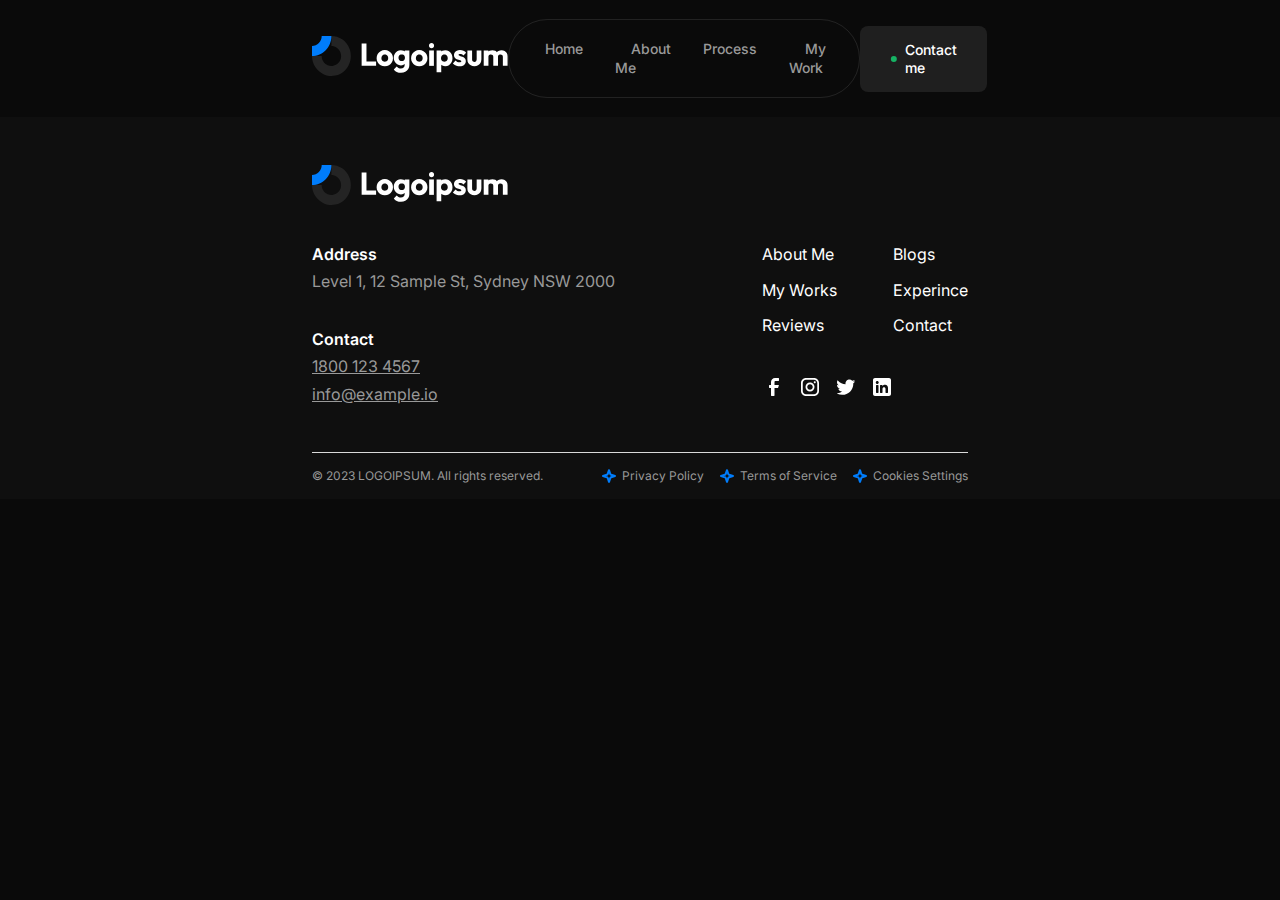
==== pages/index.html @ 1a55b8a5 "Implement header and footer" ====
<!DOCTYPE html>
<html lang="en">
  <head>
    <meta charset="UTF-8" />
    <meta name="viewport" content="width=device-width, initial-scale=1.0" />
    <title>Logoipsum</title>
    <link rel="stylesheet" href="../styles/commonStyles/main.css" />
  </head>
  <body>
    <header>
      <div class="company-logo">
        <img
          src="../assests/icon/company-logo.svg"
          alt="Logoipsum Company Logo" />
      </div>

      <nav>
        <ul>
          <li><a class="caption-2" href="#">Home</a></li>
          <li><a class="caption-2" href="#">About Me</a></li>
          <li><a class="caption-2" href="#">Process</a></li>
          <li><a class="caption-2" href="#">My Work</a></li>
        </ul>
      </nav>

      <div class="contact-navigation">
        <a class="btn btn-dark" href="#">
          <img
            src="../assests/icon/navigation-dot-icon.svg"
            alt="Green Icon" />Contact me</a
        >
      </div>
    </header>

    <footer>
      <div class="footer-top-content">
        <div class="footer-logo">
          <img
            src="../assests/icon/company-logo.svg"
            alt="Logoipsum Company Logo" />
        </div>
        <div class="persnoal-information">
          <div class="persnoal-contact-information">
            <div class="address">
              <h4 class="p4">Address</h4>
              <p class="p3">Level 1, 12 Sample St, Sydney NSW 2000</p>
            </div>
            <div class="contact-info">
              <h4 class="p4">Contact</h4>
              <a href="#" class="p3 mobile-no">1800 123 4567</a>
              <a href="#" class="p3 email">info@example.io</a>
            </div>
          </div>
          <div class="persnoal-navigation">
            <div class="personal-navigation-link">
              <ul>
                <li><a class="p3" href="#">About Me</a></li>
                <li><a class="p3" href="#">My Works</a></li>
                <li><a class="p3" href="#">Reviews</a></li>
              </ul>

              <ul>
                <li><a class="p3" href="#">Blogs</a></li>
                <li><a class="p3" href="#">Experince</a></li>
                <li><a class="p3" href="#">Contact</a></li>
              </ul>
            </div>

            <div class="social-media-platform">
              <a href="#"
                ><img src="../assests/icon/facebook-icon.svg" alt="Facebook"
              /></a>
              <a href="#"
                ><img src="../assests/icon/instagram-icon.svg" alt="Instgram"
              /></a>
              <a href="#"
                ><img src="../assests/icon/twitter-icon.svg" alt="Twitter"
              /></a>
              <a href="#"
                ><img src="../assests/icon/linkedin-icon.svg" alt="Linkedin"
              /></a>
            </div>
          </div>
        </div>
      </div>
      <div class="footer-bottom-content">
        <div class="copyrights">
          <p class="caption-3">© 2023 LOGOIPSUM. All rights reserved.</p>
        </div>
        <div class="our-policy">
          <a class="caption-3" href="#"
            ><img src="../assests/icon/footer-star-icon.svg" alt="" />Privacy
            Policy</a
          >
          <a class="caption-3" href="#"
            ><img src="../assests/icon/footer-star-icon.svg" alt="" />Terms of
            Service</a
          >
          <a class="caption-3" href="#"
            ><img src="../assests/icon/footer-star-icon.svg " alt="" />Cookies
            Settings</a
          >
        </div>
      </div>
    </footer>
  </body>
</html>
---- styles/commonStyles/main.css ----
@import url(./reset.css);
@import url(./variable.css);
@import url(./typography.css);
@import url(./button.css);
@import url(./header.css);
@import url(./footer.css);

body {
  background-color: var(--color-secondary);
  color: var(--color-primary);
}
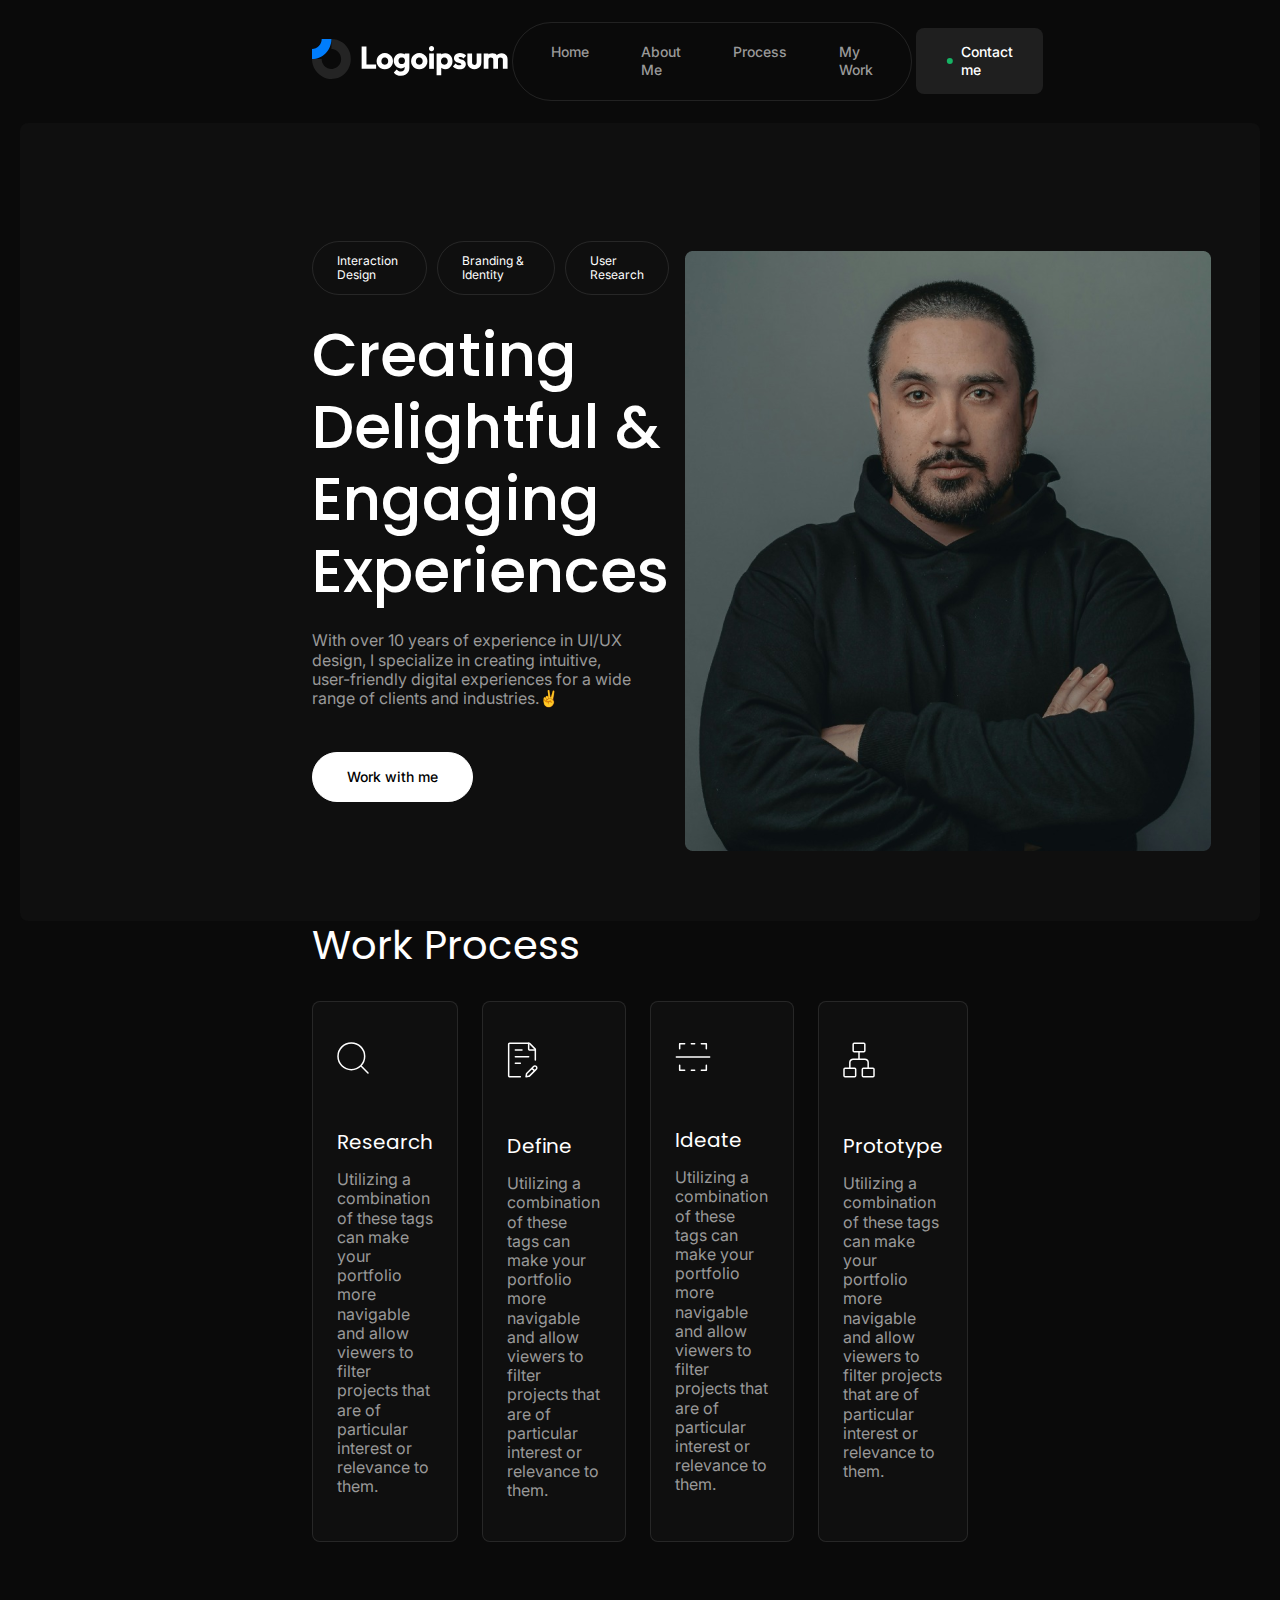
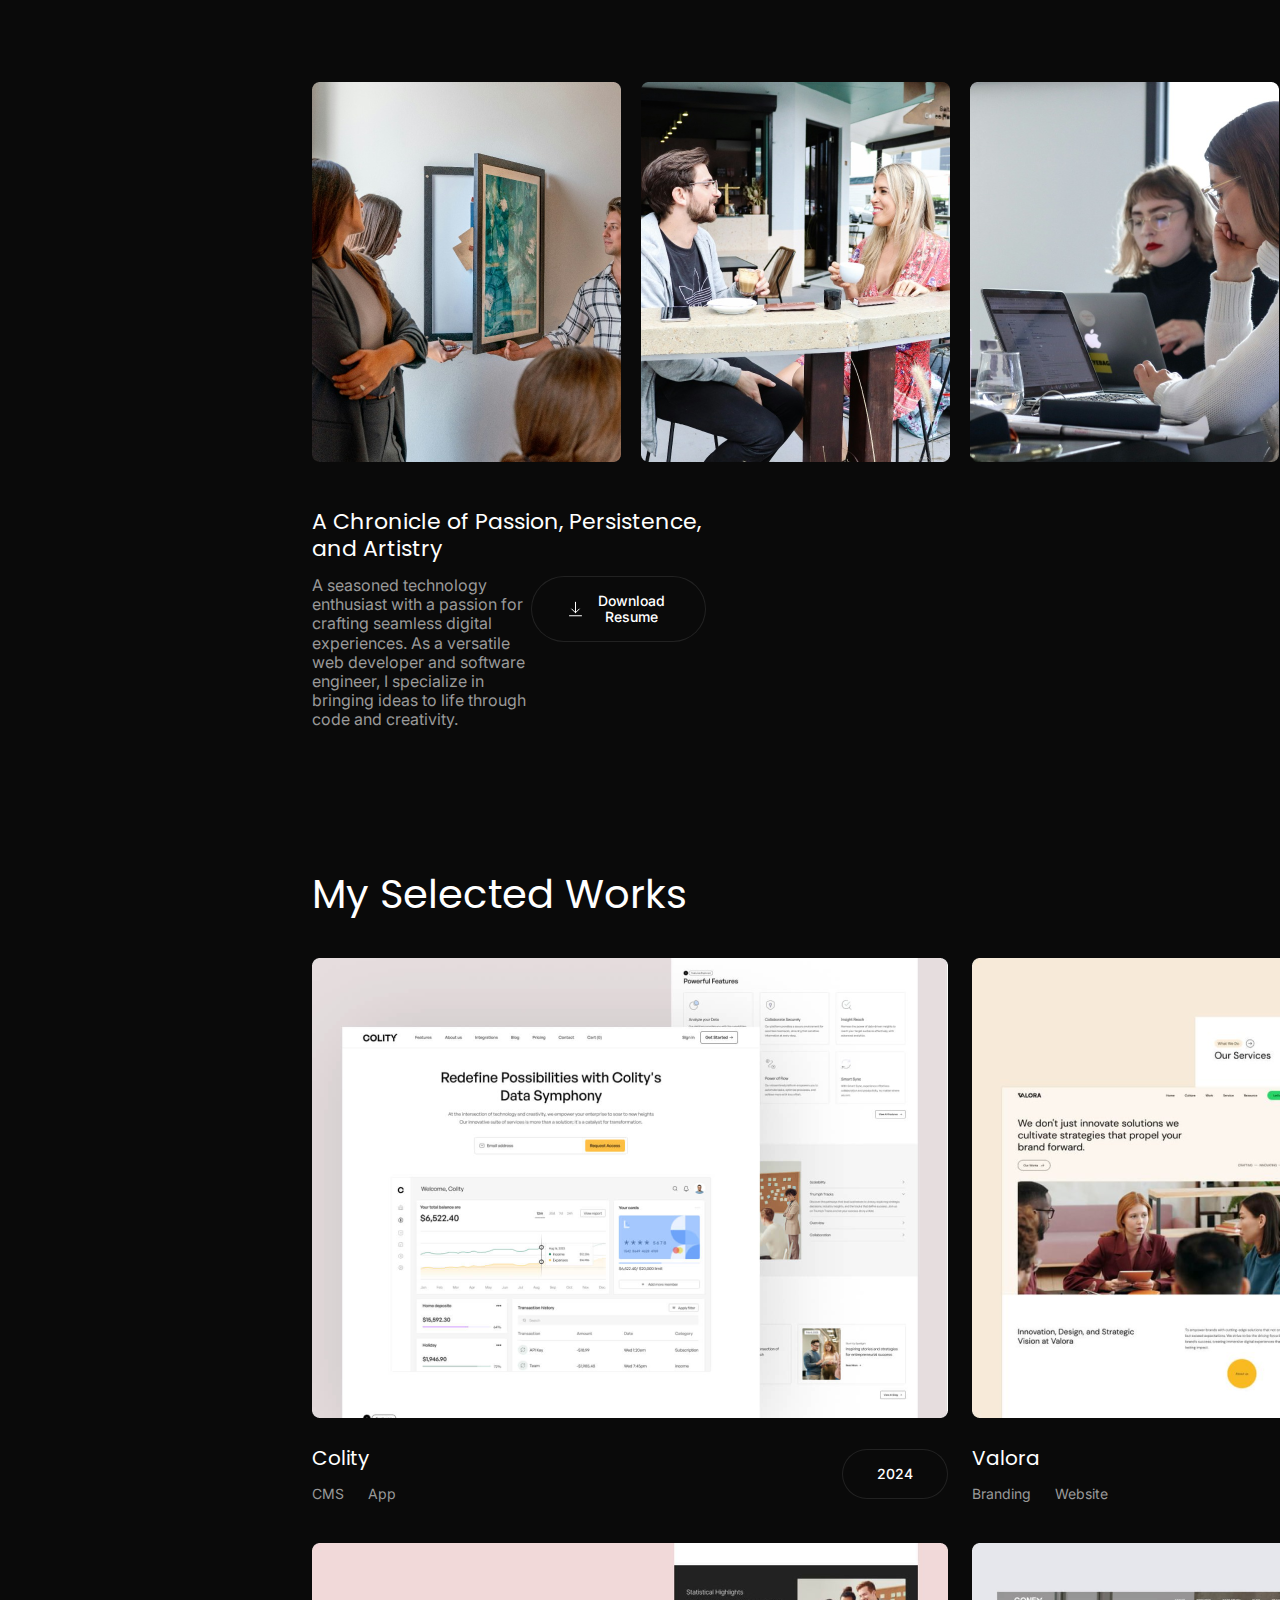
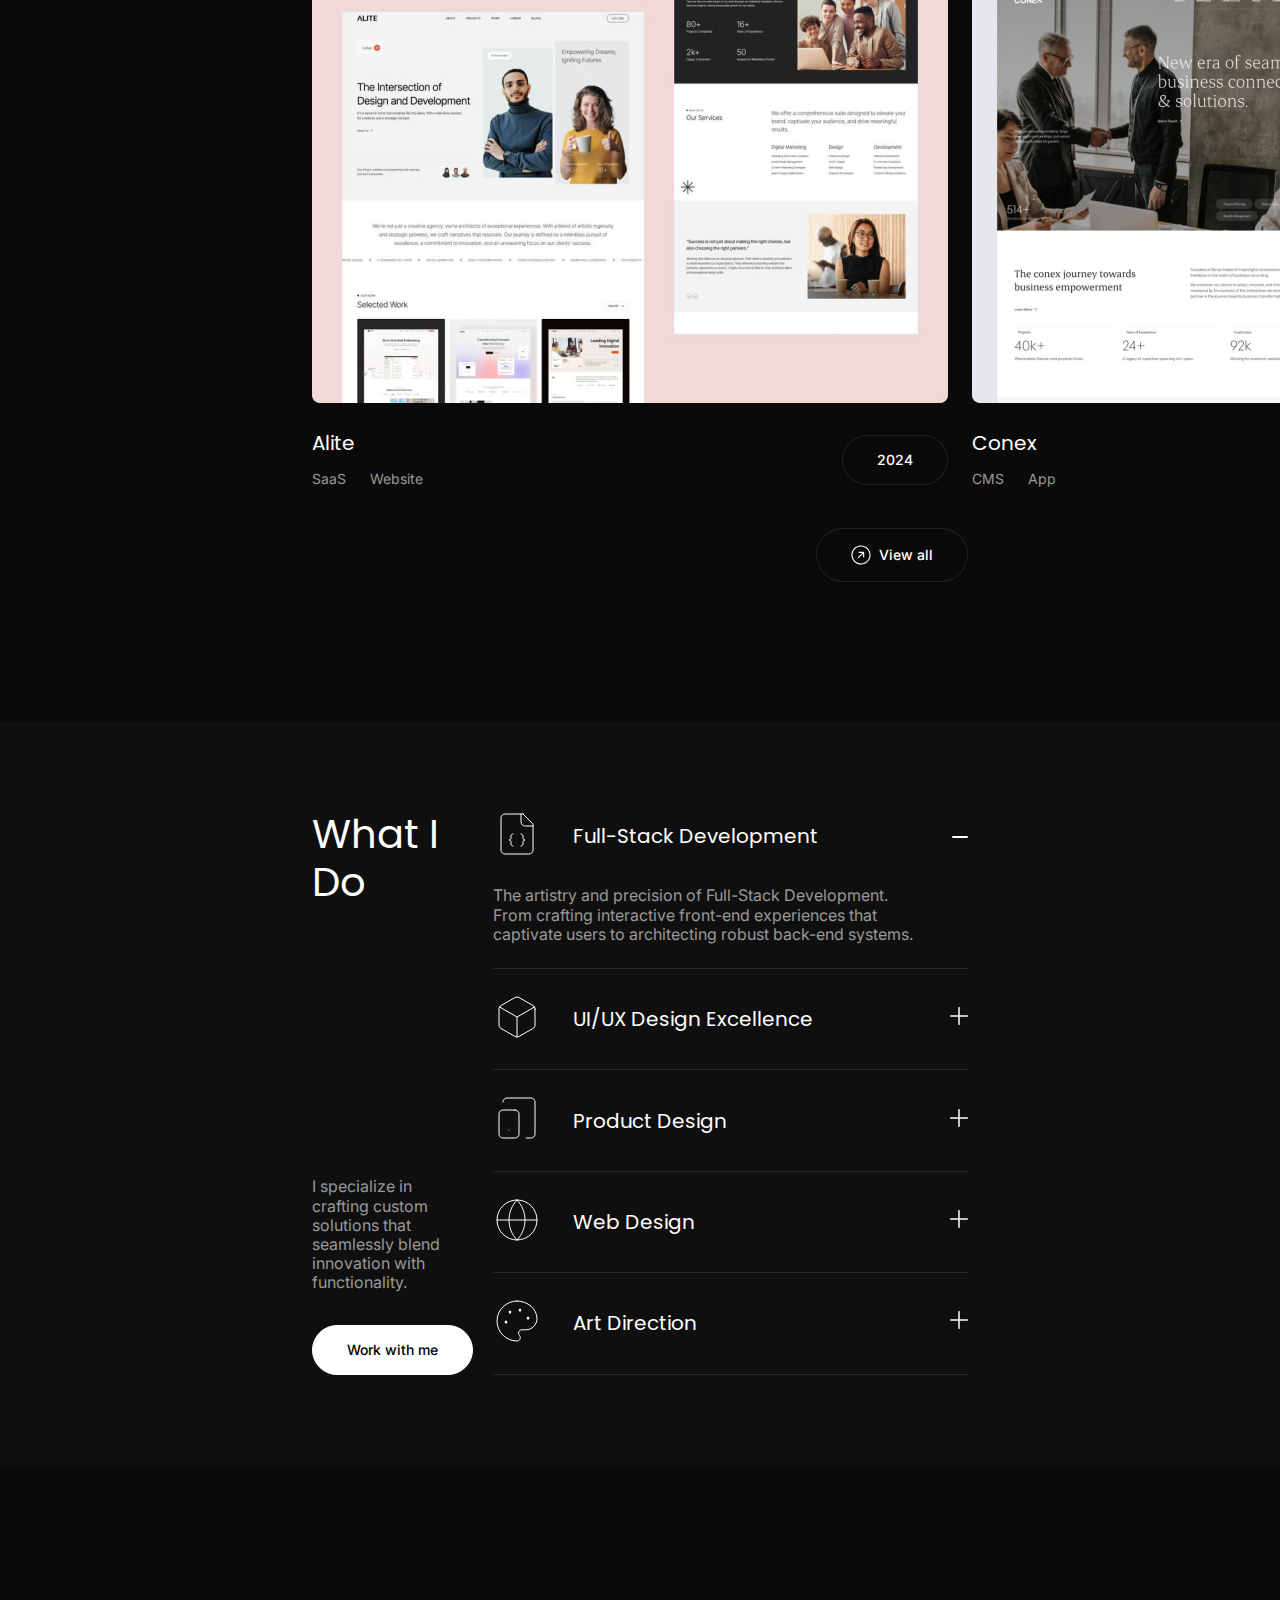
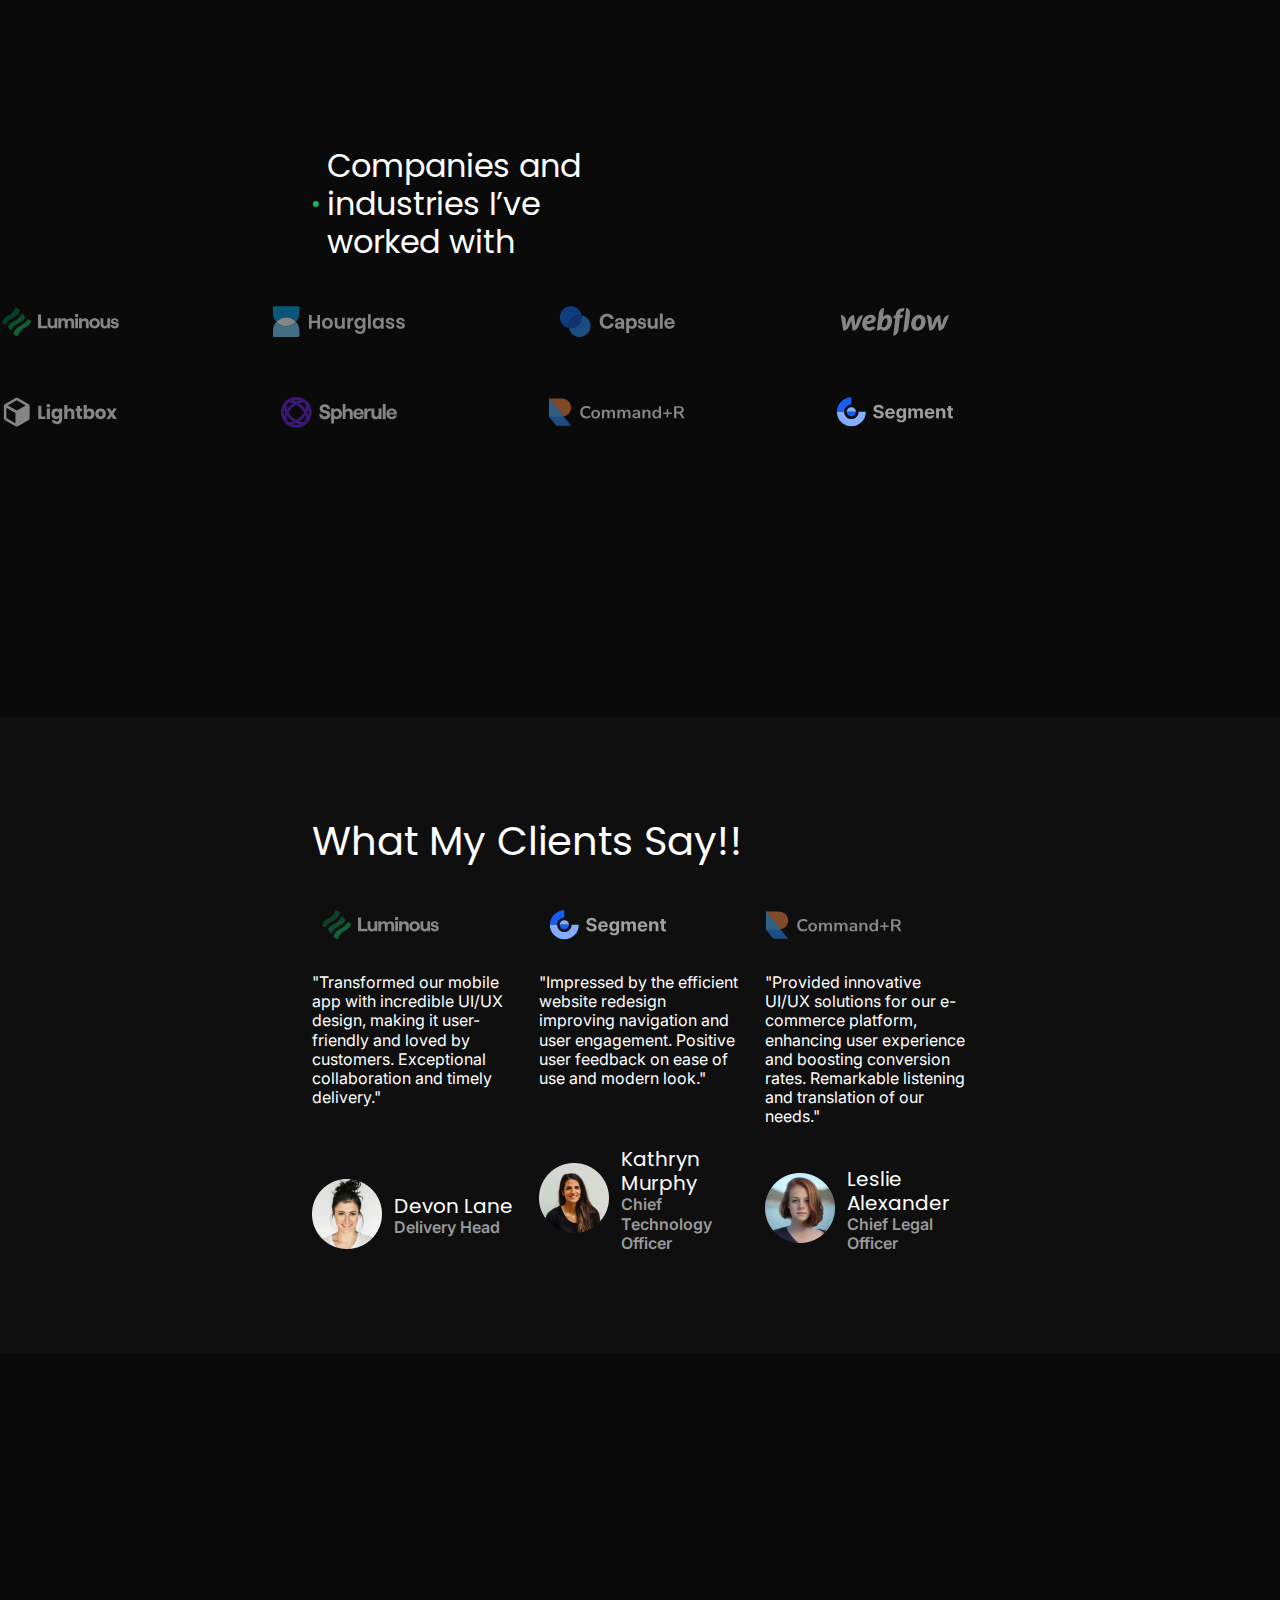
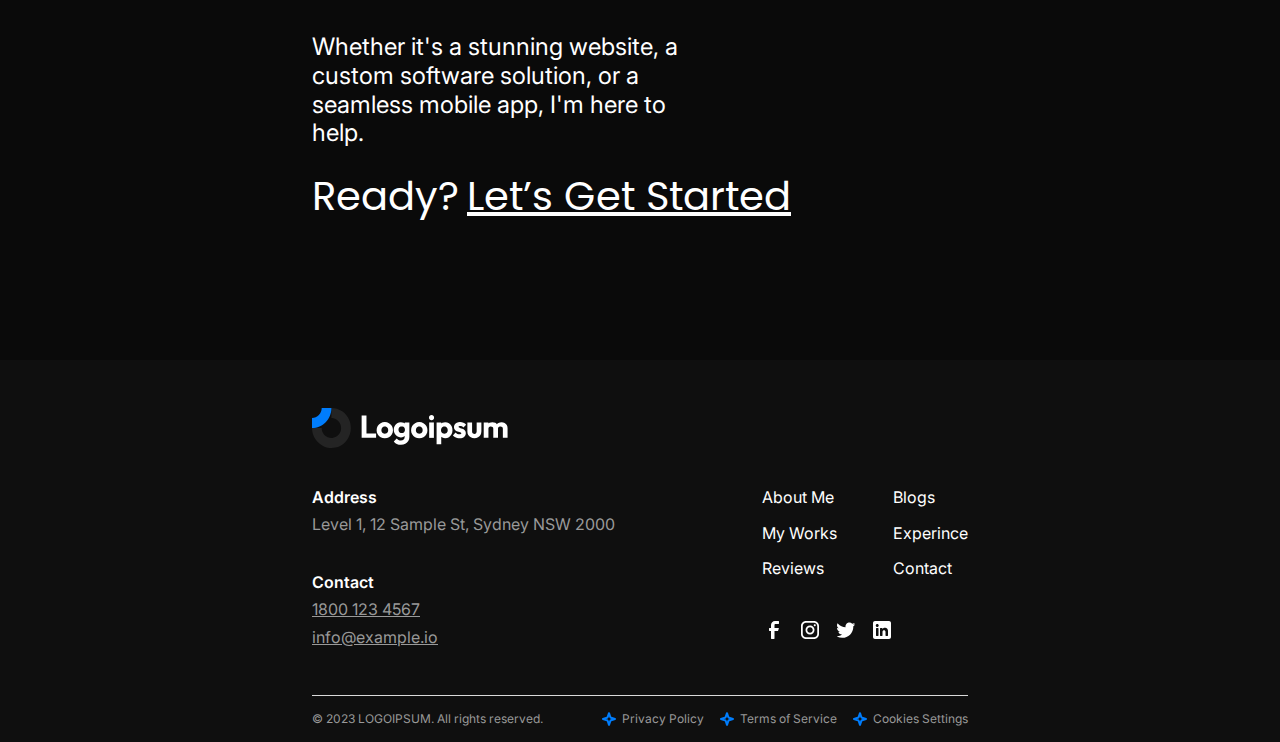
==== commit d9b821dd: "Implement In Home page" ====
--- a/pages/index.html
+++ b/pages/index.html
@@ -17,7 +17,7 @@
       <nav>
         <ul>
           <li><a class="caption-2" href="#">Home</a></li>
-          <li><a class="caption-2" href="#">About Me</a></li>
+          <li><a class="caption-2" href="./about-us.html">About Me</a></li>
           <li><a class="caption-2" href="#">Process</a></li>
           <li><a class="caption-2" href="#">My Work</a></li>
         </ul>
@@ -31,6 +31,523 @@
         >
       </div>
     </header>
+    <div class="hero-wrapper">
+      <section class="hero-section">
+        <div class="profile-details">
+          <div class="profile-content">
+            <div class="chip-container">
+              <div class="chip">
+                <p class="chip-btn">Interaction Design</p>
+              </div>
+              <div class="chip">
+                <p class="chip-btn">Branding & Identity</p>
+              </div>
+              <div class="chip">
+                <p class="chip-btn">User Research</p>
+              </div>
+            </div>
+            <div class="hero-title">
+              <h1 class="h1">Creating Delightful & Engaging Experiences</h1>
+              <p class="p3">
+                With over 10 years of experience in UI/UX design, I specialize
+                in creating intuitive, user-friendly digital experiences for a
+                wide range of clients and industries.✌
+              </p>
+            </div>
+          </div>
+          <div class="hero-action">
+            <button class="btn-white-medium">Work with me</button>
+          </div>
+        </div>
+        <div class="profile-photo">
+          <img src="../assests/image/hero-img.png" alt="Profile Image" />
+        </div>
+      </section>
+    </div>
+
+    <main>
+      <section class="work-process-container">
+        <h2 class="h3">Work Process</h2>
+        <div class="card-container">
+          <div class="card">
+            <div class="process-img">
+              <img
+                src="../assests/icon/work-process-reseach-icon.svg"
+                alt="Research-img" />
+            </div>
+            <div class="process-details">
+              <h3 class="h6">Research</h3>
+              <p class="p3">
+                Utilizing a combination of these tags can make your portfolio
+                more navigable and allow viewers to filter projects that are of
+                particular interest or relevance to them.
+              </p>
+            </div>
+          </div>
+
+          <div class="card">
+            <div class="process-img">
+              <img
+                src="../assests/icon/work-process-define-icon.svg"
+                alt="Define-img" />
+            </div>
+            <div class="process-details">
+              <h3 class="h6">Define</h3>
+              <p class="p3">
+                Utilizing a combination of these tags can make your portfolio
+                more navigable and allow viewers to filter projects that are of
+                particular interest or relevance to them.
+              </p>
+            </div>
+          </div>
+
+          <div class="card">
+            <div class="process-img">
+              <img
+                src="../assests/icon/work-process-ideate-icon.svg"
+                alt="Define-img" />
+            </div>
+            <div class="process-details">
+              <h3 class="h6">Ideate</h3>
+              <p class="p3">
+                Utilizing a combination of these tags can make your portfolio
+                more navigable and allow viewers to filter projects that are of
+                particular interest or relevance to them.
+              </p>
+            </div>
+          </div>
+
+          <div class="card">
+            <div class="process-img">
+              <img
+                src="../assests/icon/work-process-prototype-icon.svg"
+                alt="Define-img" />
+            </div>
+            <div class="process-details">
+              <h3 class="h6">Prototype</h3>
+              <p class="p3">
+                Utilizing a combination of these tags can make your portfolio
+                more navigable and allow viewers to filter projects that are of
+                particular interest or relevance to them.
+              </p>
+            </div>
+          </div>
+        </div>
+      </section>
+
+      <section class="passion-container">
+        <div class="our-work">
+          <div class="meeting card-img">
+            <img src="../assests/image/passion-img-1.png" alt="Meeting Image" />
+          </div>
+
+          <div class="client-relation card-img">
+            <img
+              src="../assests/image/passion-img-2.png"
+              alt="Client Relation Bulding" />
+          </div>
+
+          <div class="work-culture">
+            <img
+              src="../assests/image/passion-img-3.png"
+              alt="Our Work Culture" />
+          </div>
+          <div class="work-dedication">
+            <img
+              src="../assests/image/passion-img-4.png"
+              alt="Work dedication" />
+          </div>
+        </div>
+
+        <div class="passion-details">
+          <div class="passion-title">
+            <h4 class="h5">
+              A Chronicle of Passion, Persistence, and Artistry
+            </h4>
+          </div>
+          <div class="about-me">
+            <p class="p3">
+              A seasoned technology enthusiast with a passion for crafting
+              seamless digital experiences. As a versatile web developer and
+              software engineer, I specialize in bringing ideas to life through
+              code and creativity.
+            </p>
+            <div class="resume-download-action">
+              <button class="btn-dark-medium btn">
+                <img
+                  src="../assests/icon/download-icon.svg"
+                  alt="Dowload Icon" />Download Resume
+              </button>
+            </div>
+          </div>
+        </div>
+      </section>
+
+      <section class="my-selected-work">
+        <h3 class="h3">My Selected Works</h3>
+        <div class="work-container">
+          <div class="project-card colity">
+            <div class="project-img">
+              <img
+                src="../assests/image/my-selected-work-colity.png"
+                alt="Colity Project Image" />
+            </div>
+            <div class="project-details-container">
+              <div class="project-details">
+                <div class="project-name">
+                  <h4 class="h6">Colity</h4>
+                </div>
+                <div class="project-domian">
+                  <p class="project-type caption-1">CMS</p>
+                  <p class="platform caption-1">App</p>
+                </div>
+              </div>
+              <div class="btn btn-dark-medium"><p>2024</p></div>
+            </div>
+          </div>
+
+          <div class="project-card valora">
+            <div class="project-img">
+              <img
+                src="../assests/image/my-selected-work-valora.png"
+                alt="Valora Project Image" />
+            </div>
+            <div class="project-details-container">
+              <div class="project-details">
+                <div class="project-name">
+                  <h4 class="h6">Valora</h4>
+                </div>
+                <div class="project-domian">
+                  <p class="project-type caption-1">Branding</p>
+                  <p class="platform caption-1">Website</p>
+                </div>
+              </div>
+              <div class="btn btn-dark-medium"><p>2024</p></div>
+            </div>
+          </div>
+
+          <div class="project-card alite">
+            <div class="project-img">
+              <img
+                src="../assests/image/my-selected-work-alite.png"
+                alt="Alite Project Image" />
+            </div>
+            <div class="project-details-container">
+              <div class="project-details">
+                <div class="project-name">
+                  <h4 class="h6">Alite</h4>
+                </div>
+                <div class="project-domian">
+                  <p class="project-type caption-1">SaaS</p>
+                  <p class="platform caption-1">Website</p>
+                </div>
+              </div>
+              <div class="btn btn-dark-medium"><p>2024</p></div>
+            </div>
+          </div>
+
+          <div class="project-card conex">
+            <div class="project-img">
+              <img
+                src="../assests/image/my-selected-work-conex.png"
+                alt="Conex Project Image" />
+            </div>
+            <div class="project-details-container">
+              <div class="project-details">
+                <div class="project-name">
+                  <h4 class="h6">Conex</h4>
+                </div>
+                <div class="project-domian">
+                  <p class="project-type caption-1">CMS</p>
+                  <p class="platform caption-1">App</p>
+                </div>
+              </div>
+              <div class="btn btn-dark-medium"><p>2024</p></div>
+            </div>
+          </div>
+        </div>
+
+        <div class="our-projects-action">
+          <button class="btn-dark-medium btn">
+            <img src="../assests/icon/right-arrow.svg" alt="Right Arrow" />View
+            all
+          </button>
+        </div>
+      </section>
+
+      <section class="expertise">
+        <div class="expertise-container">
+          <h3 class="h3">What I Do</h3>
+
+          <div class="our-service">
+            <p class="p3">
+              I specialize in crafting custom solutions that seamlessly blend
+              innovation with functionality.
+            </p>
+
+            <button class="btn btn-white-medium work-with-me">
+              Work with me
+            </button>
+          </div>
+        </div>
+        <div class="my-skills">
+          <div class="skill-title full-stack-development">
+            <div class="skill-wrapper">
+              <div class="skill-img">
+                <img
+                  src="../assests/icon/full-stack-development-icon.svg"
+                  alt="Full stack Dveloment" />
+              </div>
+              <div class="skill-details">
+                <div class="skill-heading">
+                  <h4 class="h6">Full-Stack Development</h4>
+                </div>
+                <div class="drop-down">
+                  <img src="../assests/icon/hyfen-icon.svg" alt="hyfen icon" />
+                </div>
+              </div>
+            </div>
+            <div class="skill-description">
+              <p class="p3">
+                The artistry and precision of Full-Stack Development. From
+                crafting interactive front-end experiences that captivate users
+                to architecting robust back-end systems.
+              </p>
+            </div>
+          </div>
+
+          <div class="skill-title ui-ux-design">
+            <div class="skill-wrapper">
+              <div class="skill-img">
+                <img
+                  src="../assests/icon/ui&ux-design-icon.svg"
+                  alt="UI/UX Design Excellence Icon" />
+              </div>
+              <div class="skill-details">
+                <div class="skill-heading">
+                  <h4 class="h6">UI/UX Design Excellence</h4>
+                </div>
+                <div class="drop-down">
+                  <img src="../assests/icon/plus-icon.svg" alt="Plus icon" />
+                </div>
+              </div>
+            </div>
+          </div>
+
+          <div class="skill-title product-design">
+            <div class="skill-wrapper">
+              <div class="skill-img">
+                <img
+                  src="../assests/icon/product-design.svg"
+                  alt="Product Design Icon" />
+              </div>
+              <div class="skill-details">
+                <div class="skill-heading">
+                  <h4 class="h6">Product Design</h4>
+                </div>
+                <div class="drop-down">
+                  <img src="../assests/icon/plus-icon.svg" alt="Plus icon" />
+                </div>
+              </div>
+            </div>
+          </div>
+
+          <div class="skill-title web-design">
+            <div class="skill-wrapper">
+              <div class="skill-img">
+                <img
+                  src="../assests/icon/web-design.svg"
+                  alt="Web Design Icon" />
+              </div>
+              <div class="skill-details">
+                <div class="skill-heading">
+                  <h4 class="h6">Web Design</h4>
+                </div>
+                <div class="drop-down">
+                  <img src="../assests/icon/plus-icon.svg" alt="Plus icon" />
+                </div>
+              </div>
+            </div>
+          </div>
+
+          <div class="skill-title art-direction">
+            <div class="skill-wrapper">
+              <div class="skill-img">
+                <img
+                  src="../assests/icon/art-direction-icon.svg"
+                  alt="Art Direction Icon" />
+              </div>
+              <div class="skill-details">
+                <div class="skill-heading">
+                  <h4 class="h6">Art Direction</h4>
+                </div>
+                <div class="drop-down">
+                  <img src="../assests/icon/plus-icon.svg" alt="Plus icon" />
+                </div>
+              </div>
+            </div>
+          </div>
+        </div>
+      </section>
+
+      <section class="my-clients">
+        <div class="clients-heading">
+          <img src="../assests/icon/navigation-dot-icon.svg" alt="" />
+          <h4 class="h4">Companies and industries I’ve worked with</h4>
+        </div>
+
+        <div class="work-with-companies">
+          <div class="client-company-logo">
+            <img
+              src="../assests/icon/luminous-company-icon.svg"
+              alt="Luminous Company Logo" />
+          </div>
+
+          <div class="client-company-logo">
+            <img
+              src="../assests/icon/hourglass-company-icon.svg"
+              alt="Hourglass Company Logo" />
+          </div>
+
+          <div class="client-company-logo">
+            <img
+              src="../assests/icon/capsule-company-icon.svg"
+              alt="Capsule Company Logo" />
+          </div>
+
+          <div class="client-company-logo">
+            <img
+              src="../assests/icon/webflow-company-icon.svg"
+              alt="Webflow Company Logo" />
+          </div>
+
+          <div class="client-company-logo">
+            <img
+              src="../assests/icon/lightbox-comapny-icon.svg"
+              alt="LightBox Company Logo" />
+          </div>
+
+          <div class="client-company-logo">
+            <img
+              src="../assests/icon/spherule-company-icon.svg"
+              alt="Spherule Company Logo" />
+          </div>
+
+          <div class="client-company-logo">
+            <img
+              src="../assests/icon/commandplusr-company-icon.svg"
+              alt="Command+R Company Logo" />
+          </div>
+
+          <div class="client-company-logo">
+            <img
+              src="../assests/icon/segment-company-icon.svg"
+              alt="Segment Company Logo" />
+          </div>
+        </div>
+      </section>
+
+      <section class="testimonial">
+        <h3 class="h3">What My Clients Say!!</h3>
+
+        <div class="feedback-container">
+          <div class="client-testimonial-card">
+            <div class="feedback-of-client">
+              <div class="client-logo">
+                <img
+                  src="../assests/icon/luminous-company-icon.svg"
+                  alt="Luminous Company Logo" />
+              </div>
+              <div class="review">
+                <p class="p3">
+                  "Transformed our mobile app with incredible UI/UX design,
+                  making it user-friendly and loved by customers. Exceptional
+                  collaboration and timely delivery."
+                </p>
+              </div>
+            </div>
+            <div class="client-profile">
+              <div class="client-photo">
+                <img src="../assests/image/devon lane.png" alt="Client Image" />
+              </div>
+              <div class="client-details">
+                <h6 class="h6">Devon Lane</h6>
+                <p class="p4">Delivery Head</p>
+              </div>
+            </div>
+          </div>
+
+          <div class="client-testimonial-card">
+            <div class="feedback-of-client">
+              <div class="client-logo">
+                <img
+                  src="../assests/icon/segment-company-icon.svg"
+                  alt="Segment Company Logo" />
+              </div>
+              <div class="review">
+                <p class="p3">
+                  "Impressed by the efficient website redesign improving
+                  navigation and user engagement. Positive user feedback on ease
+                  of use and modern look."
+                </p>
+              </div>
+            </div>
+            <div class="client-profile">
+              <div class="client-photo">
+                <img
+                  src="../assests/image/kathryn murphy client.png"
+                  alt="Client Image" />
+              </div>
+              <div class="client-details">
+                <h6 class="h6">Kathryn Murphy</h6>
+                <p class="p4">Chief Technology Officer</p>
+              </div>
+            </div>
+          </div>
+
+          <div class="client-testimonial-card">
+            <div class="feedback-of-client">
+              <div class="client-logo">
+                <img
+                  src="../assests/icon/commandplusr-company-icon.svg"
+                  alt="commandplusr-company-icon Company Logo" />
+              </div>
+              <div class="review">
+                <p class="p3">
+                  "Provided innovative UI/UX solutions for our e-commerce
+                  platform, enhancing user experience and boosting conversion
+                  rates. Remarkable listening and translation of our needs."
+                </p>
+              </div>
+            </div>
+            <div class="client-profile">
+              <div class="client-photo">
+                <img
+                  src="../assests/image/leslie alexander-client.png"
+                  alt="Client Image" />
+              </div>
+              <div class="client-details">
+                <h6 class="h6">Leslie Alexander</h6>
+                <p class="p4">Chief Legal Officer</p>
+              </div>
+            </div>
+          </div>
+        </div>
+      </section>
+
+      <section class="lets-get-start">
+        <div class="help-block">
+          <p class="p1">
+            Whether it's a stunning website, a custom software solution, or a
+            seamless mobile app, I'm here to help.
+          </p>
+
+          <h3 class="h3">
+            Ready?<span><a href="#">Let’s Get Started</a></span>
+          </h3>
+        </div>
+      </section>
+    </main>
 
     <footer>
       <div class="footer-top-content">
--- a/styles/commonStyles/main.css
+++ b/styles/commonStyles/main.css
@@ -4,6 +4,7 @@
 @import url(./button.css);
 @import url(./header.css);
 @import url(./footer.css);
+@import url(../home/home-main.css);
 
 body {
   background-color: var(--color-secondary);
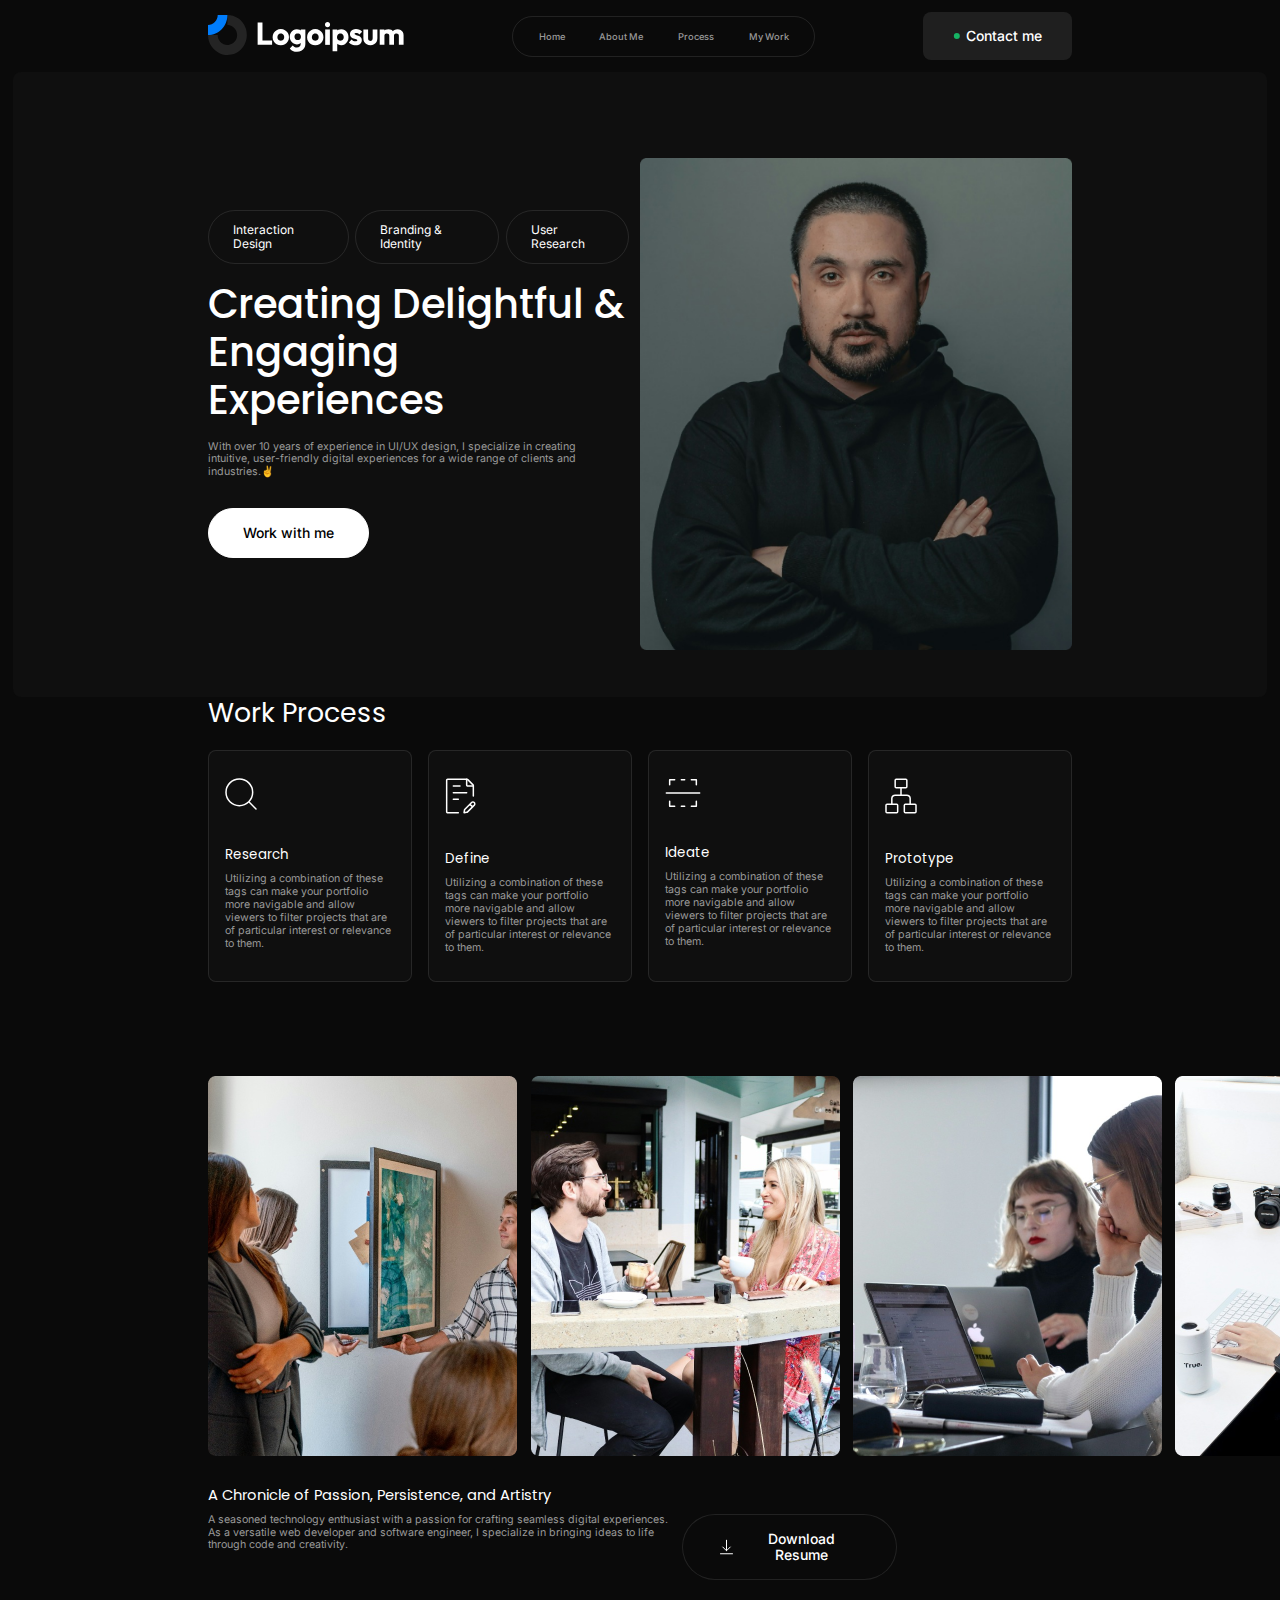
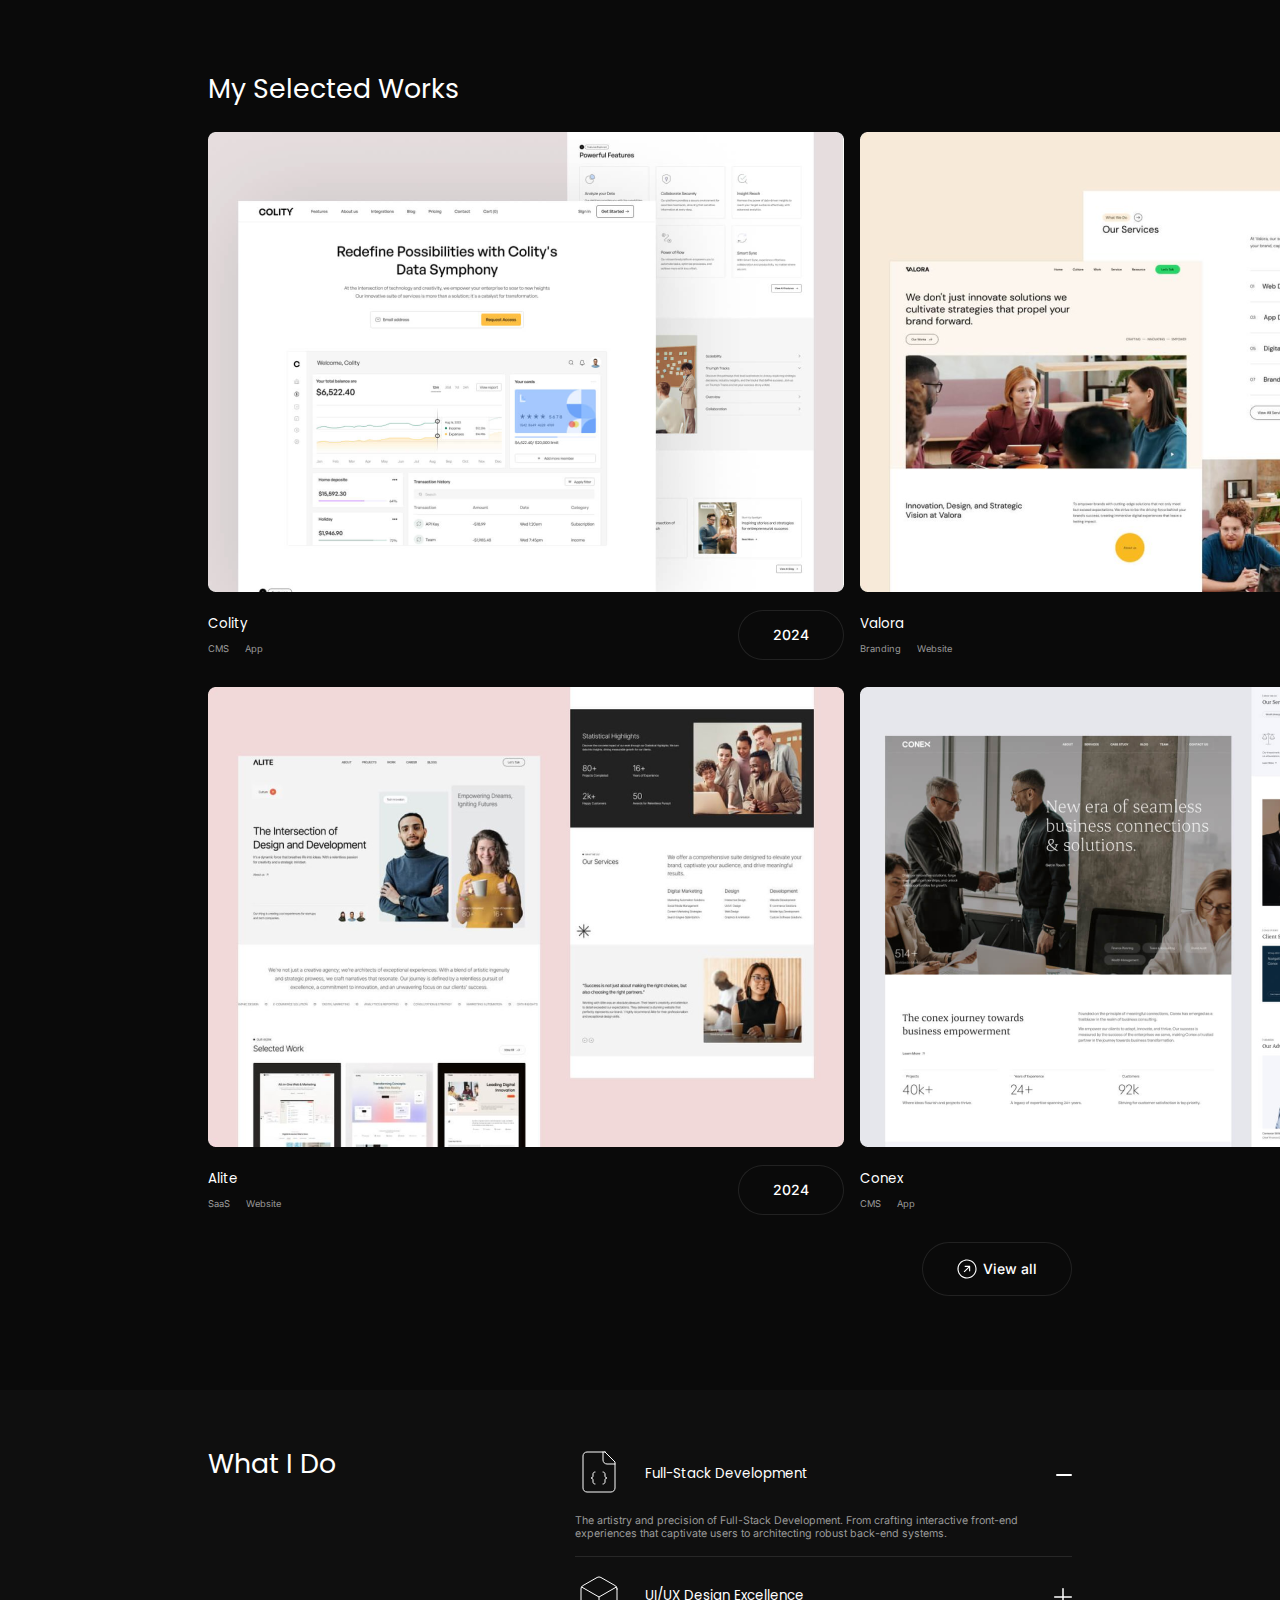
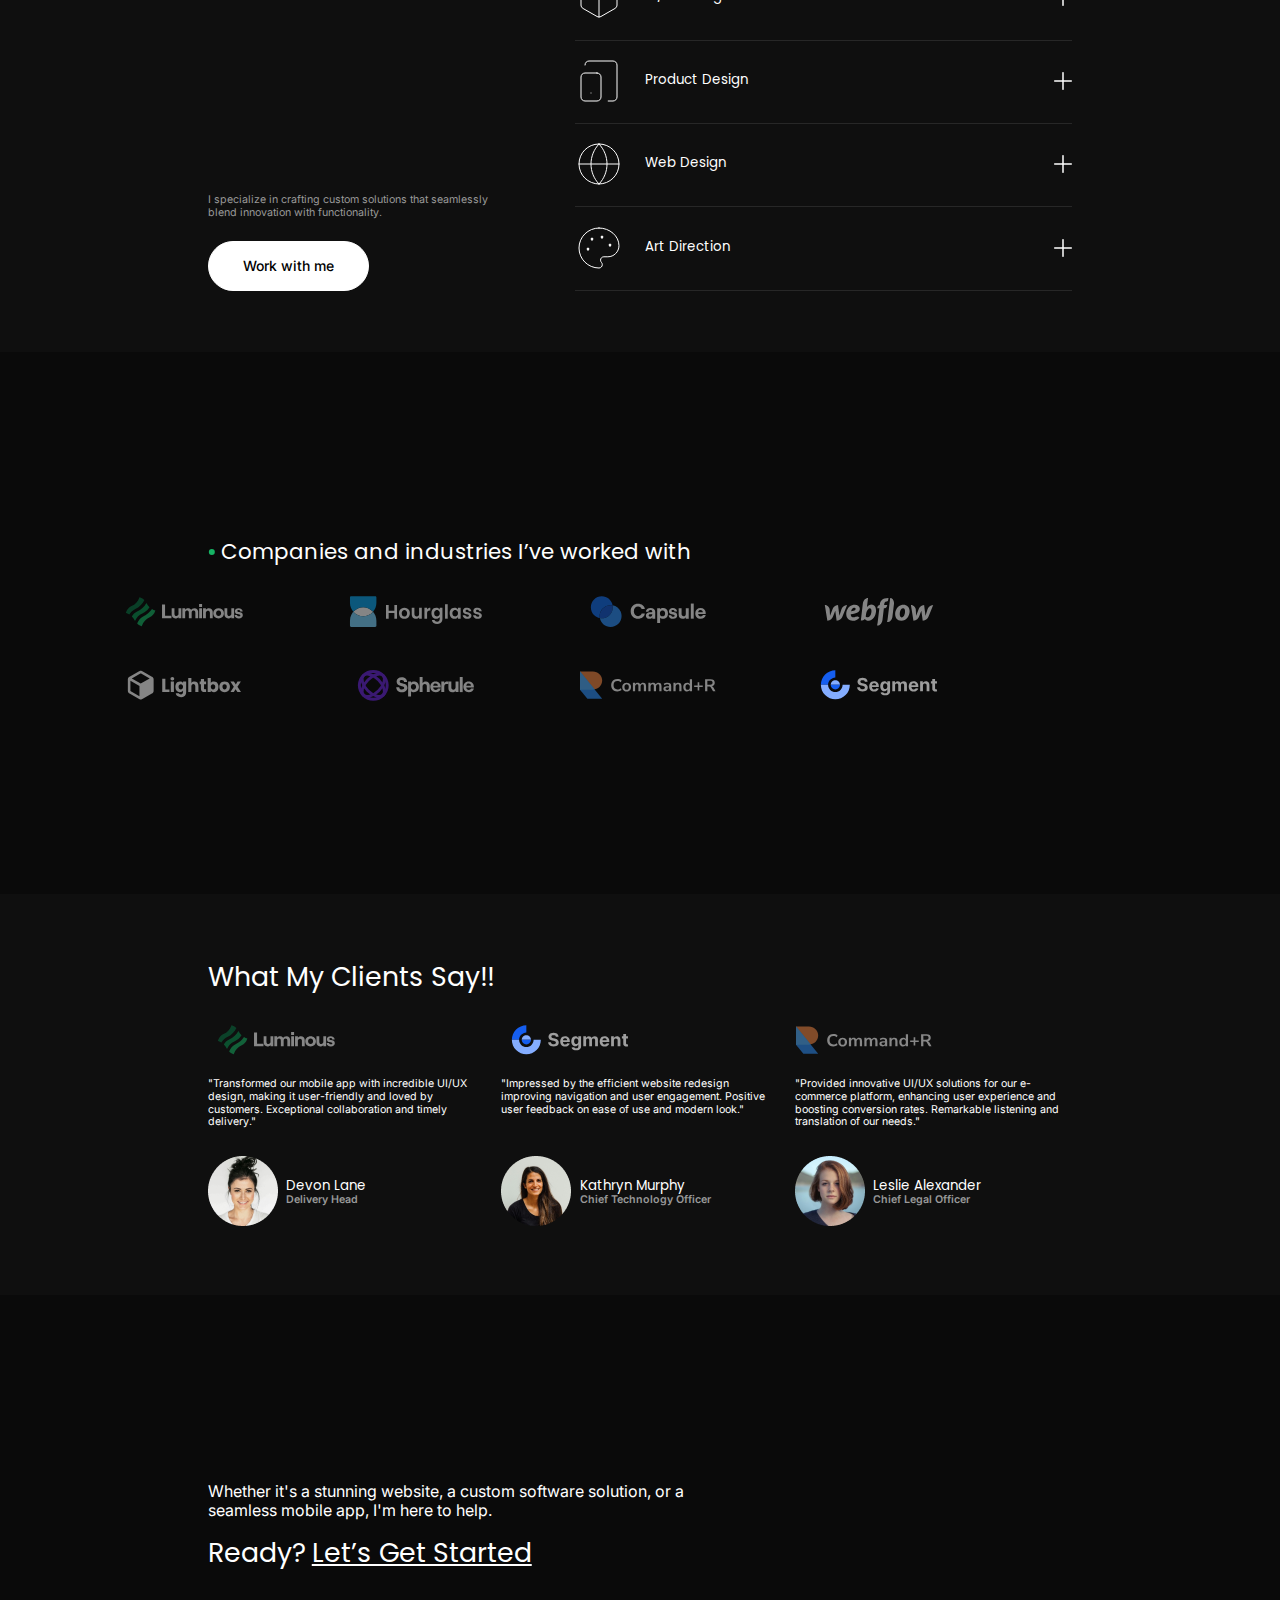
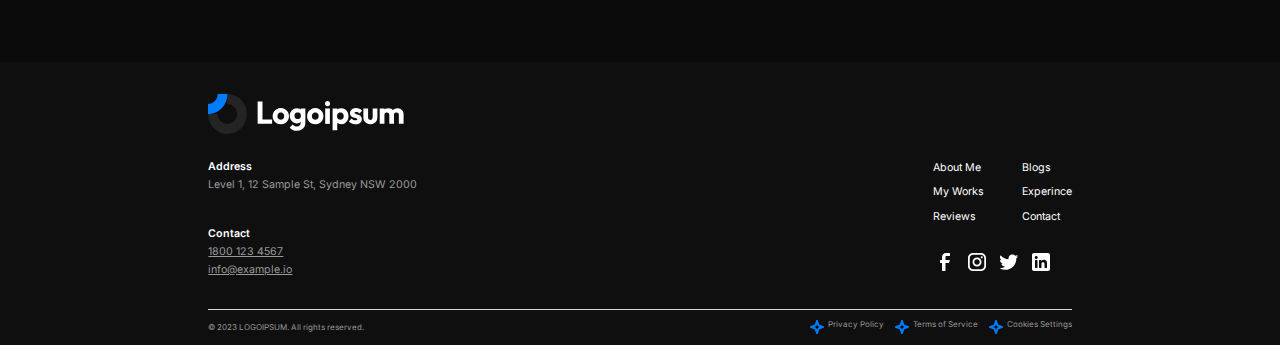
==== commit 4c05637c: "Implement in Common Style & clamp" ====
--- a/pages/index.html
+++ b/pages/index.html
@@ -36,15 +36,11 @@
         <div class="profile-details">
           <div class="profile-content">
             <div class="chip-container">
-              <div class="chip">
-                <p class="chip-btn">Interaction Design</p>
-              </div>
-              <div class="chip">
-                <p class="chip-btn">Branding & Identity</p>
-              </div>
-              <div class="chip">
-                <p class="chip-btn">User Research</p>
-              </div>
+              <p class="chip chip-btn">Interaction Design</p>
+
+              <p class="chip chip-btn">Branding & Identity</p>
+
+              <p class="chip chip-btn">User Research</p>
             </div>
             <div class="hero-title">
               <h1 class="h1">Creating Delightful & Engaging Experiences</h1>
@@ -59,9 +55,11 @@
             <button class="btn-white-medium">Work with me</button>
           </div>
         </div>
-        <div class="profile-photo">
-          <img src="../assests/image/hero-img.png" alt="Profile Image" />
-        </div>
+
+        <img
+          class="profile-photo"
+          src="../assests/image/hero-img.png"
+          alt="Profile Image" />
       </section>
     </div>
 
--- a/styles/commonStyles/main.css
+++ b/styles/commonStyles/main.css
@@ -5,6 +5,8 @@
 @import url(./header.css);
 @import url(./footer.css);
 @import url(../home/home-main.css);
+@import url(../about-us-page/about-us-main.css);
+@import url(../commonStyles/common-style/common-section-style.css);
 
 body {
   background-color: var(--color-secondary);
